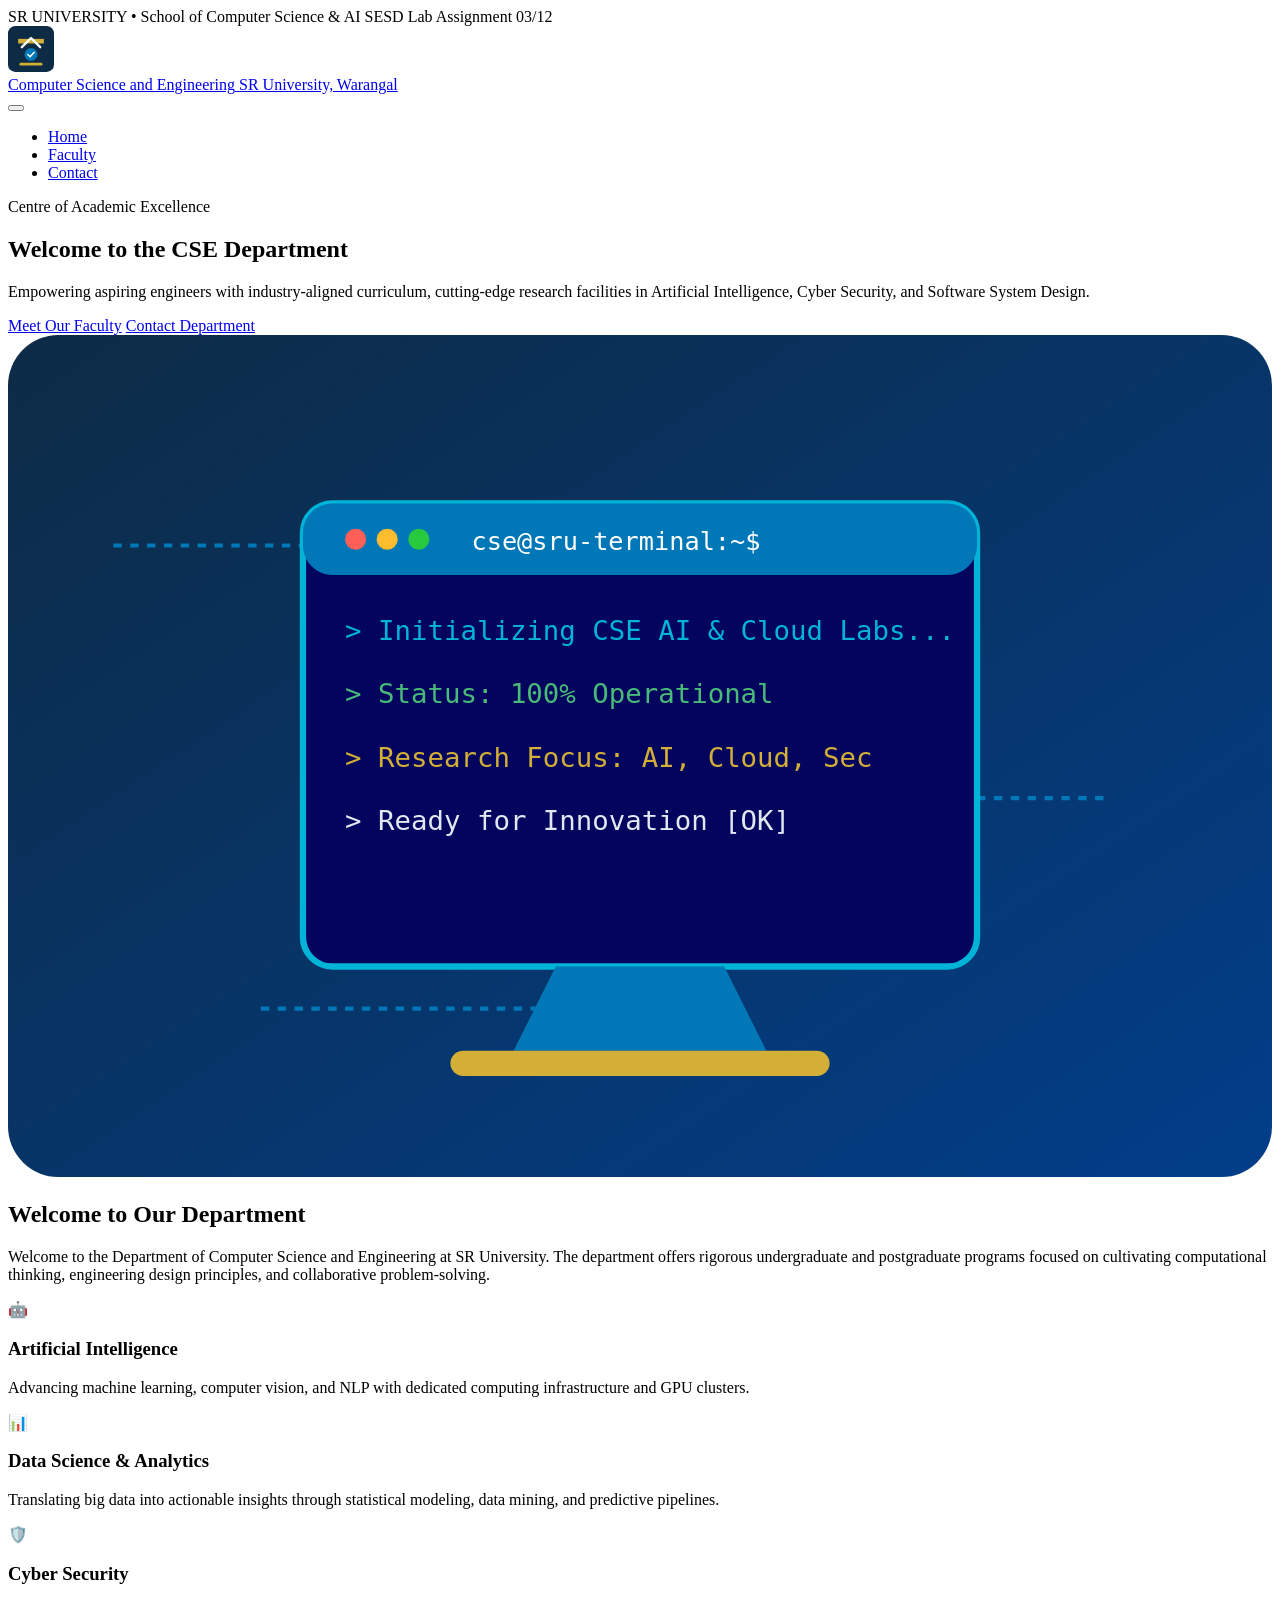
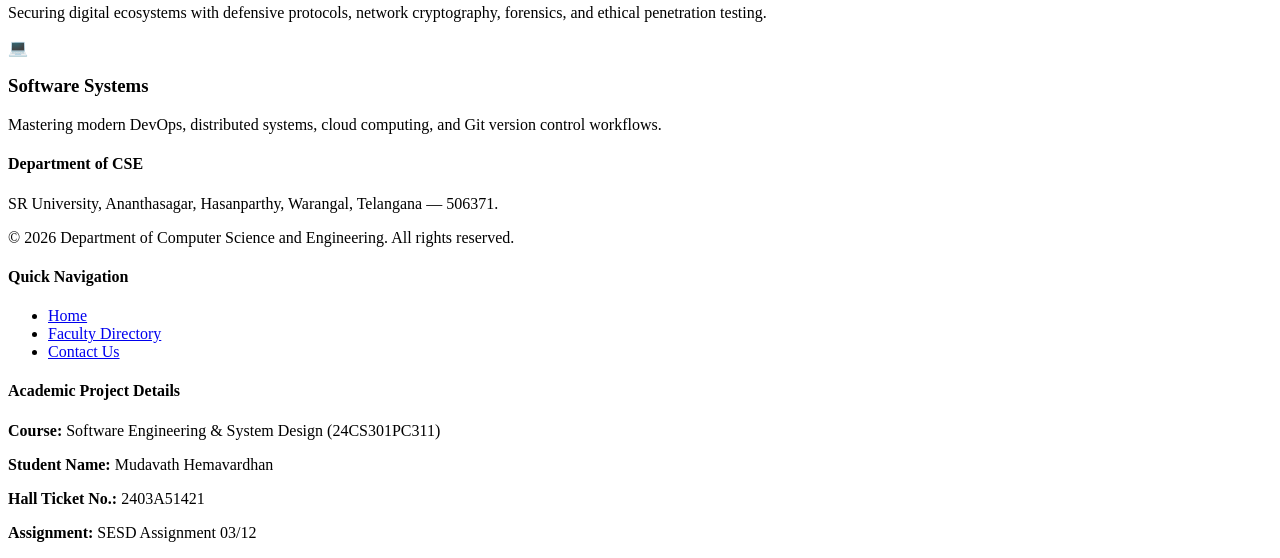
==== index.html @ bc5b700a "feat: create CSE department home page" ====
<!DOCTYPE html>
<html lang="en">
<head>
  <meta charset="UTF-8">
  <meta name="viewport" content="width=device-width, initial-scale=1.0">
  <meta name="description" content="Department of Computer Science and Engineering - SR University. Academic excellence, research innovation, and world-class faculty.">
  <title>Home — Department of Computer Science & Engineering | SR University</title>
  <link rel="stylesheet" href="css/style.css">
</head>
<body>

  <!-- University & Department Header -->
  <header class="site-header">
    <div class="top-bar">
      <div class="container top-bar-content">
        <span>SR UNIVERSITY &bull; School of Computer Science &amp; AI</span>
        <span>SESD Lab Assignment 03/12</span>
      </div>
    </div>
    <div class="main-header">
      <div class="container header-container">
        <a href="index.html" class="brand">
          <img src="assets/images/logo.svg" alt="SR University CSE Logo" class="brand-logo" width="46" height="46">
          <div class="brand-text">
            <span class="dept-title">Computer Science and Engineering</span>
            <span class="univ-sub">SR University, Warangal</span>
          </div>
        </a>

        <button class="nav-toggle" id="navToggle" aria-label="Toggle navigation menu" aria-expanded="false">
          <span class="bar"></span>
          <span class="bar"></span>
          <span class="bar"></span>
        </button>

        <nav class="nav-menu" id="navMenu">
          <ul class="nav-links">
            <li><a href="index.html" class="nav-link active">Home</a></li>
            <li><a href="faculty.html" class="nav-link">Faculty</a></li>
            <li><a href="contact.html" class="nav-link">Contact</a></li>
          </ul>
        </nav>
      </div>
    </div>
  </header>

  <main>
    <!-- Hero Section -->
    <section class="hero-section">
      <div class="container hero-grid">
        <div class="hero-text">
          <span class="badge">Centre of Academic Excellence</span>
          <h1 class="hero-heading" id="heroHeadline">Welcome to the CSE Department</h1>
          <p class="hero-lead">
            Empowering aspiring engineers with industry-aligned curriculum, cutting-edge research facilities in Artificial Intelligence, Cyber Security, and Software System Design.
          </p>
          <div class="hero-cta">
            <a href="faculty.html" class="btn btn-primary">Meet Our Faculty</a>
            <a href="contact.html" class="btn btn-outline">Contact Department</a>
          </div>
        </div>
        <div class="hero-media">
          <img src="assets/images/hero-banner.svg" alt="CSE Computing & AI Labs" class="hero-img">
        </div>
      </div>
    </section>

    <!-- Department Overview Section -->
    <section class="content-section" id="overview">
      <div class="container">
        <div class="section-title-wrap">
          <h2 class="section-heading">Welcome to Our Department</h2>
          <div class="heading-line"></div>
        </div>
        <p class="section-desc">
          Welcome to the Department of Computer Science and Engineering at SR University. The department offers rigorous undergraduate and postgraduate programs focused on cultivating computational thinking, engineering design principles, and collaborative problem-solving.
        </p>

        <!-- Department Pillars -->
        <div class="pillars-grid">
          <div class="pillar-card">
            <div class="pillar-icon">🤖</div>
            <h3>Artificial Intelligence</h3>
            <p>Advancing machine learning, computer vision, and NLP with dedicated computing infrastructure and GPU clusters.</p>
          </div>
          <div class="pillar-card">
            <div class="pillar-icon">📊</div>
            <h3>Data Science &amp; Analytics</h3>
            <p>Translating big data into actionable insights through statistical modeling, data mining, and predictive pipelines.</p>
          </div>
          <div class="pillar-card">
            <div class="pillar-icon">🛡️</div>
            <h3>Cyber Security</h3>
            <p>Securing digital ecosystems with defensive protocols, network cryptography, forensics, and ethical penetration testing.</p>
          </div>
          <div class="pillar-card">
            <div class="pillar-icon">💻</div>
            <h3>Software Systems</h3>
            <p>Mastering modern DevOps, distributed systems, cloud computing, and Git version control workflows.</p>
          </div>
        </div>
      </div>
    </section>
  </main>

  <!-- Footer -->
  <footer class="site-footer">
    <div class="container footer-content">
      <div class="footer-col">
        <h4>Department of CSE</h4>
        <p>SR University, Ananthasagar, Hasanparthy, Warangal, Telangana — 506371.</p>
        <p>&copy; 2026 Department of Computer Science and Engineering. All rights reserved.</p>
      </div>
      <div class="footer-col">
        <h4>Quick Navigation</h4>
        <ul class="footer-links">
          <li><a href="index.html">Home</a></li>
          <li><a href="faculty.html">Faculty Directory</a></li>
          <li><a href="contact.html">Contact Us</a></li>
        </ul>
      </div>
      <div class="footer-col student-meta">
        <h4>Academic Project Details</h4>
        <p><strong>Course:</strong> Software Engineering &amp; System Design (24CS301PC311)</p>
        <p><strong>Student Name:</strong> Mudavath Hemavardhan</p>
        <p><strong>Hall Ticket No.:</strong> 2403A51421</p>
        <p><strong>Assignment:</strong> SESD Assignment 03/12</p>
      </div>
    </div>
  </footer>

  <script src="js/script.js"></script>
</body>
</html>
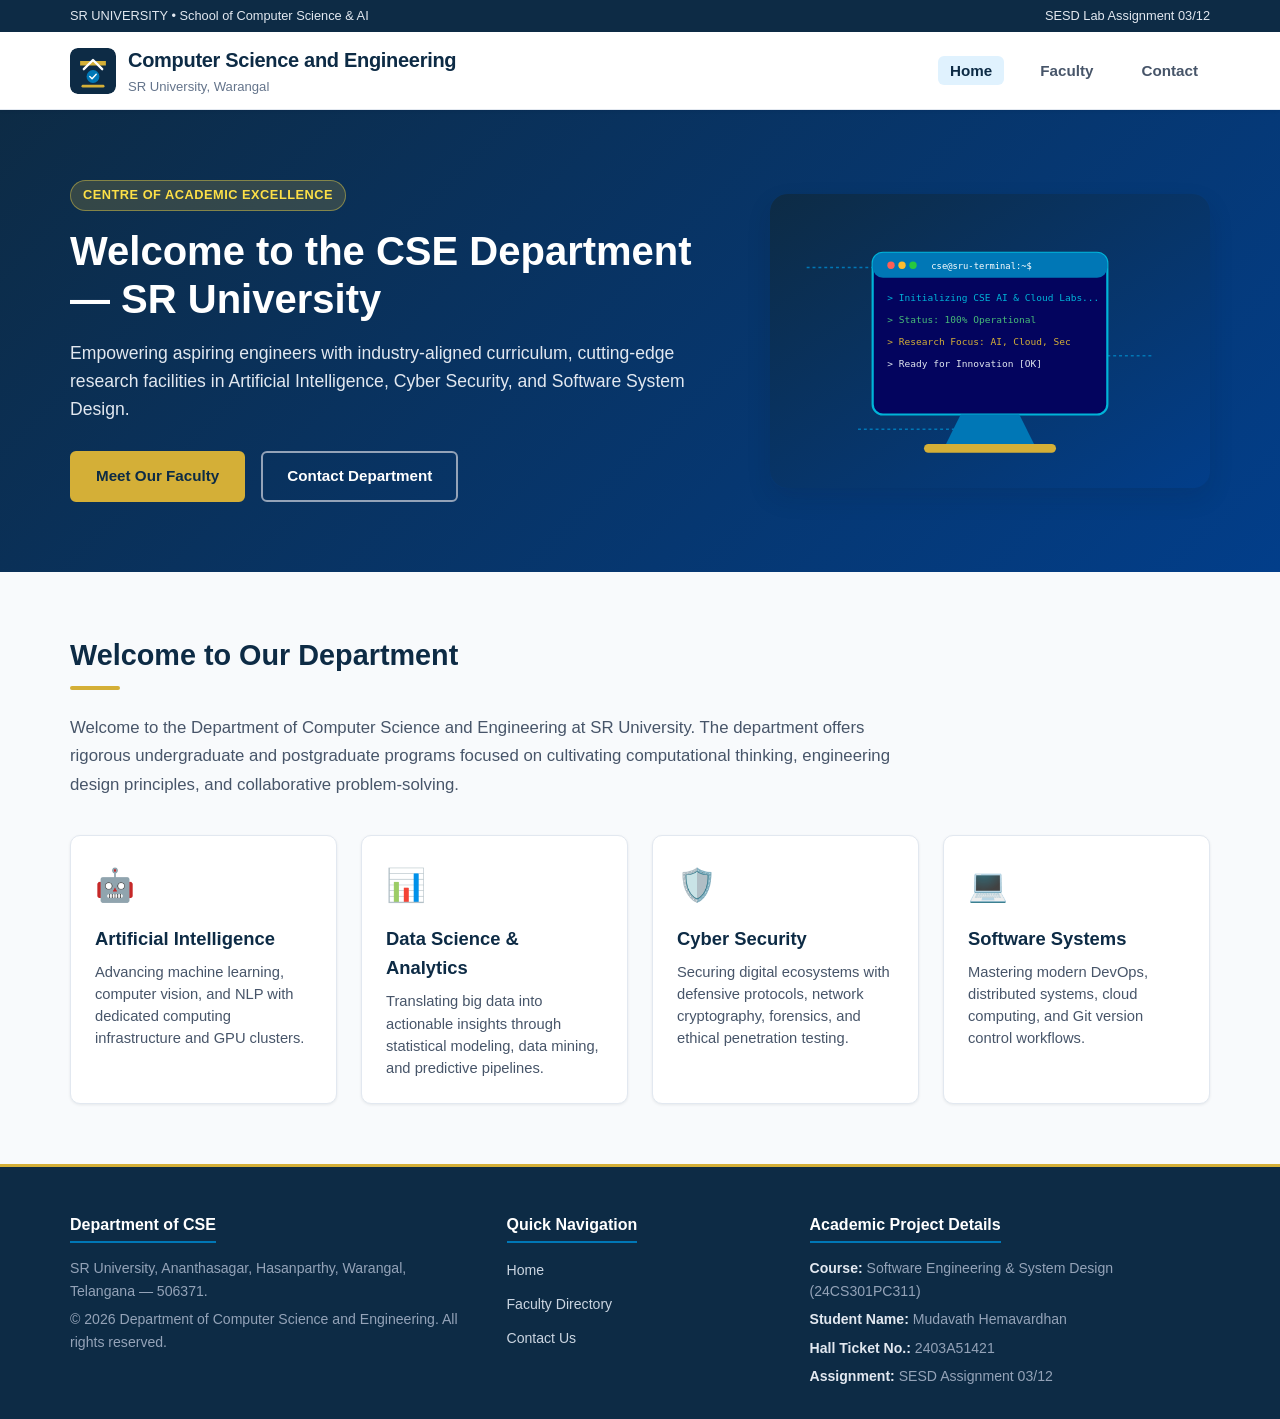
==== commit 72e54a5d: "feat: update department hero headline for institutional branding" ====
--- a/index.html
+++ b/index.html
@@ -50,7 +50,7 @@
       <div class="container hero-grid">
         <div class="hero-text">
           <span class="badge">Centre of Academic Excellence</span>
-          <h1 class="hero-heading" id="heroHeadline">Welcome to the CSE Department</h1>
+          <h1 class="hero-heading" id="heroHeadline">Welcome to the CSE Department — SR University</h1>
           <p class="hero-lead">
             Empowering aspiring engineers with industry-aligned curriculum, cutting-edge research facilities in Artificial Intelligence, Cyber Security, and Software System Design.
           </p>
--- a/css/style.css
+++ b/css/style.css
@@ -0,0 +1,767 @@
+/* ==========================================================================
+   Department of Computer Science and Engineering — SR University
+   Course: Software Engineering and System Design (24CS301PC311)
+   Student: Mudavath Hemavardhan (2403A51421)
+   Stylesheet: css/style.css
+   ========================================================================== */
+
+/* --- CSS Variables & Color Palette --- */
+:root {
+  --primary-navy: #0D2B45;
+  --secondary-blue: #023E8A;
+  --accent-cyan: #0077B6;
+  --accent-light: #00B4D8;
+  --accent-gold: #D4AF37;
+  --bg-light: #F8FAFC;
+  --bg-surface: #FFFFFF;
+  --text-primary: #1E293B;
+  --text-secondary: #475569;
+  --text-muted: #64748B;
+  --border-color: #E2E8F0;
+  --border-focus: #0077B6;
+  --success: #16A34A;
+  --error: #DC2626;
+  --shadow-sm: 0 1px 3px rgba(15, 23, 42, 0.08);
+  --shadow-md: 0 4px 12px rgba(15, 23, 42, 0.08);
+  --shadow-lg: 0 10px 25px rgba(15, 23, 42, 0.12);
+  --radius-sm: 6px;
+  --radius-md: 10px;
+  --radius-lg: 16px;
+  --transition: all 0.25s ease-in-out;
+  --font-family: -apple-system, BlinkMacSystemFont, 'Segoe UI', Roboto, Helvetica, Arial, sans-serif;
+}
+
+/* --- Global Reset & Box Sizing --- */
+*, *::before, *::after {
+  margin: 0;
+  padding: 0;
+  box-sizing: border-box;
+}
+
+html {
+  scroll-behavior: smooth;
+  font-size: 16px;
+}
+
+body {
+  font-family: var(--font-family);
+  background-color: var(--bg-light);
+  color: var(--text-primary);
+  line-height: 1.6;
+  min-height: 100vh;
+  display: flex;
+  flex-direction: column;
+}
+
+main {
+  flex-grow: 1;
+}
+
+a {
+  color: var(--accent-cyan);
+  text-decoration: none;
+  transition: var(--transition);
+}
+
+a:hover {
+  color: var(--secondary-blue);
+}
+
+.container {
+  width: 90%;
+  max-width: 1140px;
+  margin: 0 auto;
+}
+
+/* --- Header & Navigation Bar --- */
+.site-header {
+  background-color: var(--bg-surface);
+  box-shadow: var(--shadow-sm);
+  position: sticky;
+  top: 0;
+  z-index: 100;
+  border-bottom: 1px solid var(--border-color);
+}
+
+.top-bar {
+  background-color: var(--primary-navy);
+  color: #E2E8F0;
+  font-size: 0.8rem;
+  padding: 6px 0;
+}
+
+.top-bar-content {
+  display: flex;
+  justify-content: space-between;
+  align-items: center;
+}
+
+.main-header {
+  padding: 12px 0;
+}
+
+.header-container {
+  display: flex;
+  align-items: center;
+  justify-content: space-between;
+}
+
+.brand {
+  display: flex;
+  align-items: center;
+  gap: 12px;
+  color: var(--primary-navy);
+}
+
+.brand-logo {
+  border-radius: 8px;
+}
+
+.brand-text {
+  display: flex;
+  flex-direction: column;
+}
+
+.dept-title {
+  font-size: 1.25rem;
+  font-weight: 700;
+  color: var(--primary-navy);
+  letter-spacing: -0.3px;
+}
+
+.univ-sub {
+  font-size: 0.82rem;
+  color: var(--text-muted);
+  font-weight: 500;
+}
+
+.nav-links {
+  list-style: none;
+  display: flex;
+  align-items: center;
+  gap: 24px;
+}
+
+.nav-link {
+  font-size: 0.95rem;
+  font-weight: 600;
+  color: var(--text-secondary);
+  padding: 6px 12px;
+  border-radius: var(--radius-sm);
+  position: relative;
+}
+
+.nav-link:hover {
+  color: var(--accent-cyan);
+  background-color: #F1F5F9;
+}
+
+.nav-link.active {
+  color: var(--primary-navy);
+  background-color: #E0F2FE;
+}
+
+.nav-toggle {
+  display: none;
+  background: none;
+  border: none;
+  cursor: pointer;
+  flex-direction: column;
+  gap: 5px;
+  padding: 8px;
+}
+
+.nav-toggle .bar {
+  width: 24px;
+  height: 2px;
+  background-color: var(--primary-navy);
+  transition: var(--transition);
+}
+
+/* --- Hero Section --- */
+.hero-section {
+  background: linear-gradient(135deg, #0D2B45 0%, #023E8A 100%);
+  color: #FFFFFF;
+  padding: 70px 0;
+}
+
+.hero-grid {
+  display: grid;
+  grid-template-columns: 1.2fr 0.8fr;
+  align-items: center;
+  gap: 40px;
+}
+
+.badge {
+  display: inline-block;
+  background-color: rgba(212, 175, 55, 0.2);
+  color: #FDE047;
+  border: 1px solid rgba(253, 224, 71, 0.4);
+  font-size: 0.8rem;
+  font-weight: 600;
+  padding: 4px 12px;
+  border-radius: 50px;
+  margin-bottom: 16px;
+  letter-spacing: 0.5px;
+  text-transform: uppercase;
+}
+
+.hero-heading {
+  font-size: 2.5rem;
+  font-weight: 800;
+  line-height: 1.2;
+  margin-bottom: 16px;
+  color: #FFFFFF;
+}
+
+.hero-lead {
+  font-size: 1.1rem;
+  line-height: 1.6;
+  color: #E2E8F0;
+  margin-bottom: 28px;
+}
+
+.hero-cta {
+  display: flex;
+  gap: 16px;
+  flex-wrap: wrap;
+}
+
+.btn {
+  display: inline-flex;
+  align-items: center;
+  justify-content: center;
+  padding: 11px 24px;
+  font-size: 0.95rem;
+  font-weight: 600;
+  border-radius: var(--radius-sm);
+  cursor: pointer;
+  transition: var(--transition);
+  text-align: center;
+  border: 2px solid transparent;
+}
+
+.btn-primary {
+  background-color: var(--accent-gold);
+  color: var(--primary-navy);
+  border-color: var(--accent-gold);
+}
+
+.btn-primary:hover {
+  background-color: #E5C158;
+  color: var(--primary-navy);
+  transform: translateY(-2px);
+  box-shadow: 0 4px 12px rgba(212, 175, 55, 0.35);
+}
+
+.btn-outline {
+  background-color: transparent;
+  color: #FFFFFF;
+  border-color: #94A3B8;
+}
+
+.btn-outline:hover {
+  background-color: rgba(255, 255, 255, 0.15);
+  color: #FFFFFF;
+  border-color: #FFFFFF;
+}
+
+.btn-block {
+  width: 100%;
+}
+
+.hero-media {
+  display: flex;
+  justify-content: center;
+}
+
+.hero-img {
+  max-width: 100%;
+  border-radius: var(--radius-lg);
+  box-shadow: var(--shadow-lg);
+}
+
+/* --- Page Banners (Faculty & Contact) --- */
+.page-banner {
+  background: linear-gradient(135deg, #0D2B45 0%, #0077B6 100%);
+  color: #FFFFFF;
+  padding: 45px 0;
+  text-align: center;
+}
+
+.page-title {
+  font-size: 2.2rem;
+  font-weight: 700;
+  margin-bottom: 8px;
+}
+
+.page-subtitle {
+  font-size: 1.05rem;
+  color: #E2E8F0;
+  max-width: 600px;
+  margin: 0 auto;
+}
+
+/* --- Content Sections --- */
+.content-section {
+  padding: 60px 0;
+}
+
+.section-title-wrap {
+  margin-bottom: 24px;
+}
+
+.section-heading {
+  font-size: 1.8rem;
+  color: var(--primary-navy);
+  font-weight: 700;
+  margin-bottom: 8px;
+}
+
+.heading-line {
+  width: 50px;
+  height: 4px;
+  background-color: var(--accent-gold);
+  border-radius: 2px;
+}
+
+.section-desc {
+  font-size: 1.05rem;
+  color: var(--text-secondary);
+  line-height: 1.7;
+  max-width: 850px;
+  margin-bottom: 36px;
+}
+
+/* --- Pillars Grid --- */
+.pillars-grid {
+  display: grid;
+  grid-template-columns: repeat(auto-fit, minmax(240px, 1fr));
+  gap: 24px;
+}
+
+.pillar-card {
+  background-color: var(--bg-surface);
+  border: 1px solid var(--border-color);
+  border-radius: var(--radius-md);
+  padding: 24px;
+  box-shadow: var(--shadow-sm);
+  transition: var(--transition);
+}
+
+.pillar-card:hover {
+  transform: translateY(-4px);
+  box-shadow: var(--shadow-md);
+  border-color: var(--accent-cyan);
+}
+
+.pillar-icon {
+  font-size: 2rem;
+  margin-bottom: 12px;
+}
+
+.pillar-card h3 {
+  font-size: 1.15rem;
+  color: var(--primary-navy);
+  margin-bottom: 8px;
+}
+
+.pillar-card p {
+  font-size: 0.92rem;
+  color: var(--text-secondary);
+  line-height: 1.5;
+}
+
+/* --- Faculty Table (Official Assignment Layout) --- */
+.table-responsive {
+  overflow-x: auto;
+  margin-bottom: 40px;
+  border-radius: var(--radius-md);
+  box-shadow: var(--shadow-sm);
+  background-color: var(--bg-surface);
+}
+
+.faculty-table {
+  width: 100%;
+  border-collapse: collapse;
+  text-align: left;
+  border: 1px solid var(--border-color);
+}
+
+.faculty-table th, .faculty-table td {
+  padding: 14px 18px;
+  border: 1px solid var(--border-color);
+}
+
+.faculty-table th {
+  background-color: var(--primary-navy);
+  color: #FFFFFF;
+  font-size: 0.95rem;
+  font-weight: 600;
+  letter-spacing: 0.5px;
+}
+
+.faculty-table tbody tr:nth-child(even) {
+  background-color: #F8FAFC;
+}
+
+.faculty-table tbody tr:hover {
+  background-color: #F1F5F9;
+}
+
+.tag-badge {
+  display: inline-block;
+  background-color: #E0F2FE;
+  color: #0369A1;
+  font-size: 0.82rem;
+  font-weight: 600;
+  padding: 3px 10px;
+  border-radius: 4px;
+}
+
+/* --- Faculty Cards Grid --- */
+.faculty-cards-grid {
+  display: grid;
+  grid-template-columns: repeat(auto-fit, minmax(280px, 1fr));
+  gap: 24px;
+  margin-bottom: 30px;
+}
+
+.faculty-card {
+  background-color: var(--bg-surface);
+  border: 1px solid var(--border-color);
+  border-radius: var(--radius-md);
+  padding: 24px;
+  box-shadow: var(--shadow-sm);
+  text-align: center;
+  transition: var(--transition);
+}
+
+.faculty-card:hover {
+  transform: translateY(-4px);
+  box-shadow: var(--shadow-md);
+  border-color: var(--accent-cyan);
+}
+
+.avatar-circle {
+  width: 60px;
+  height: 60px;
+  border-radius: 50%;
+  background-color: var(--primary-navy);
+  color: var(--accent-gold);
+  display: flex;
+  align-items: center;
+  justify-content: center;
+  font-size: 1.2rem;
+  font-weight: 700;
+  margin: 0 auto 14px;
+}
+
+.faculty-card h3 {
+  font-size: 1.2rem;
+  color: var(--primary-navy);
+  margin-bottom: 4px;
+}
+
+.faculty-designation {
+  font-size: 0.88rem;
+  color: var(--text-muted);
+  display: block;
+  margin-bottom: 10px;
+  font-weight: 500;
+}
+
+.faculty-spec {
+  font-size: 0.88rem;
+  color: var(--text-secondary);
+  margin-bottom: 10px;
+}
+
+.faculty-desc {
+  font-size: 0.84rem;
+  color: var(--text-muted);
+  line-height: 1.45;
+}
+
+.back-nav-box {
+  display: flex;
+  align-items: center;
+  justify-content: space-between;
+  padding: 16px 0;
+  border-top: 1px solid var(--border-color);
+}
+
+.back-link {
+  font-weight: 600;
+  color: var(--secondary-blue);
+  font-size: 0.95rem;
+}
+
+.back-link:hover {
+  text-decoration: underline;
+}
+
+/* --- Contact Page Styles --- */
+.contact-grid {
+  display: grid;
+  grid-template-columns: 1fr 1.2fr;
+  gap: 36px;
+  align-items: start;
+}
+
+.contact-info-card {
+  background-color: var(--bg-surface);
+  border: 1px solid var(--border-color);
+  border-radius: var(--radius-md);
+  padding: 30px;
+  box-shadow: var(--shadow-sm);
+}
+
+.info-block {
+  display: flex;
+  align-items: flex-start;
+  gap: 14px;
+  margin-bottom: 20px;
+}
+
+.info-icon {
+  font-size: 1.4rem;
+  flex-shrink: 0;
+  padding-top: 2px;
+}
+
+.info-block strong {
+  display: block;
+  font-size: 0.88rem;
+  color: var(--primary-navy);
+  margin-bottom: 2px;
+}
+
+.info-block p {
+  font-size: 0.92rem;
+  color: var(--text-secondary);
+}
+
+.contact-form-card {
+  background-color: var(--bg-surface);
+  border: 1px solid var(--border-color);
+  border-radius: var(--radius-md);
+  padding: 30px;
+  box-shadow: var(--shadow-sm);
+}
+
+.contact-form-card h3 {
+  font-size: 1.3rem;
+  color: var(--primary-navy);
+  margin-bottom: 6px;
+}
+
+.form-desc {
+  font-size: 0.88rem;
+  color: var(--text-muted);
+  margin-bottom: 20px;
+}
+
+.form-group {
+  margin-bottom: 18px;
+  display: flex;
+  flex-direction: column;
+}
+
+label {
+  font-size: 0.85rem;
+  font-weight: 600;
+  color: var(--text-primary);
+  margin-bottom: 6px;
+}
+
+.required {
+  color: var(--error);
+}
+
+input[type="text"],
+input[type="email"],
+select,
+textarea {
+  width: 100%;
+  padding: 10px 14px;
+  border: 1px solid var(--border-color);
+  border-radius: var(--radius-sm);
+  font-family: var(--font-family);
+  font-size: 0.92rem;
+  color: var(--text-primary);
+  background-color: #F8FAFC;
+  transition: var(--transition);
+}
+
+input:focus, select:focus, textarea:focus {
+  outline: none;
+  border-color: var(--border-focus);
+  background-color: #FFFFFF;
+  box-shadow: 0 0 0 3px rgba(0, 119, 182, 0.15);
+}
+
+.form-error {
+  font-size: 0.76rem;
+  color: var(--error);
+  margin-top: 4px;
+  display: none;
+}
+
+.form-error.visible {
+  display: block;
+}
+
+.form-success-banner {
+  display: none;
+  margin-top: 20px;
+  padding: 14px 18px;
+  background-color: #DCFCE7;
+  border: 1px solid #86EFAC;
+  border-radius: var(--radius-sm);
+  color: #14532D;
+  align-items: flex-start;
+  gap: 12px;
+}
+
+.form-success-banner.visible {
+  display: flex;
+}
+
+.success-icon {
+  font-size: 1.3rem;
+  font-weight: 700;
+  color: #16A34A;
+}
+
+.form-success-banner strong {
+  display: block;
+  font-size: 0.92rem;
+  margin-bottom: 2px;
+}
+
+.form-success-banner p {
+  font-size: 0.84rem;
+  margin: 0;
+}
+
+/* --- Footer --- */
+.site-footer {
+  background-color: var(--primary-navy);
+  color: #94A3B8;
+  padding: 45px 0 25px;
+  border-top: 3px solid var(--accent-gold);
+  margin-top: auto;
+}
+
+.footer-content {
+  display: grid;
+  grid-template-columns: 1.2fr 0.8fr 1.2fr;
+  gap: 36px;
+}
+
+.footer-col h4 {
+  color: #FFFFFF;
+  font-size: 1rem;
+  margin-bottom: 14px;
+  font-weight: 600;
+  border-bottom: 2px solid var(--accent-cyan);
+  display: inline-block;
+  padding-bottom: 4px;
+}
+
+.footer-col p {
+  font-size: 0.88rem;
+  line-height: 1.6;
+  margin-bottom: 6px;
+}
+
+.footer-links {
+  list-style: none;
+}
+
+.footer-links li {
+  margin-bottom: 8px;
+}
+
+.footer-links a {
+  color: #CBD5E1;
+  font-size: 0.88rem;
+}
+
+.footer-links a:hover {
+  color: #FFFFFF;
+  padding-left: 4px;
+}
+
+.student-meta p strong {
+  color: #E2E8F0;
+}
+
+/* ==========================================================================
+   Responsive Media Queries
+   ========================================================================== */
+
+@media (max-width: 900px) {
+  .hero-grid {
+    grid-template-columns: 1fr;
+    text-align: center;
+  }
+
+  .hero-cta {
+    justify-content: center;
+  }
+
+  .contact-grid {
+    grid-template-columns: 1fr;
+  }
+
+  .footer-content {
+    grid-template-columns: 1fr;
+    gap: 24px;
+  }
+}
+
+@media (max-width: 768px) {
+  .top-bar-content {
+    flex-direction: column;
+    text-align: center;
+    gap: 4px;
+  }
+
+  .nav-toggle {
+    display: flex;
+  }
+
+  .nav-menu {
+    position: fixed;
+    top: 78px;
+    left: -100%;
+    width: 100%;
+    height: calc(100vh - 78px);
+    background-color: var(--bg-surface);
+    flex-direction: column;
+    padding: 30px;
+    box-shadow: var(--shadow-md);
+    transition: left 0.3s ease;
+  }
+
+  .nav-menu.open {
+    left: 0;
+  }
+
+  .nav-links {
+    flex-direction: column;
+    gap: 16px;
+    text-align: center;
+    width: 100%;
+  }
+
+  .hero-heading {
+    font-size: 2rem;
+  }
+
+  .page-title {
+    font-size: 1.8rem;
+  }
+}
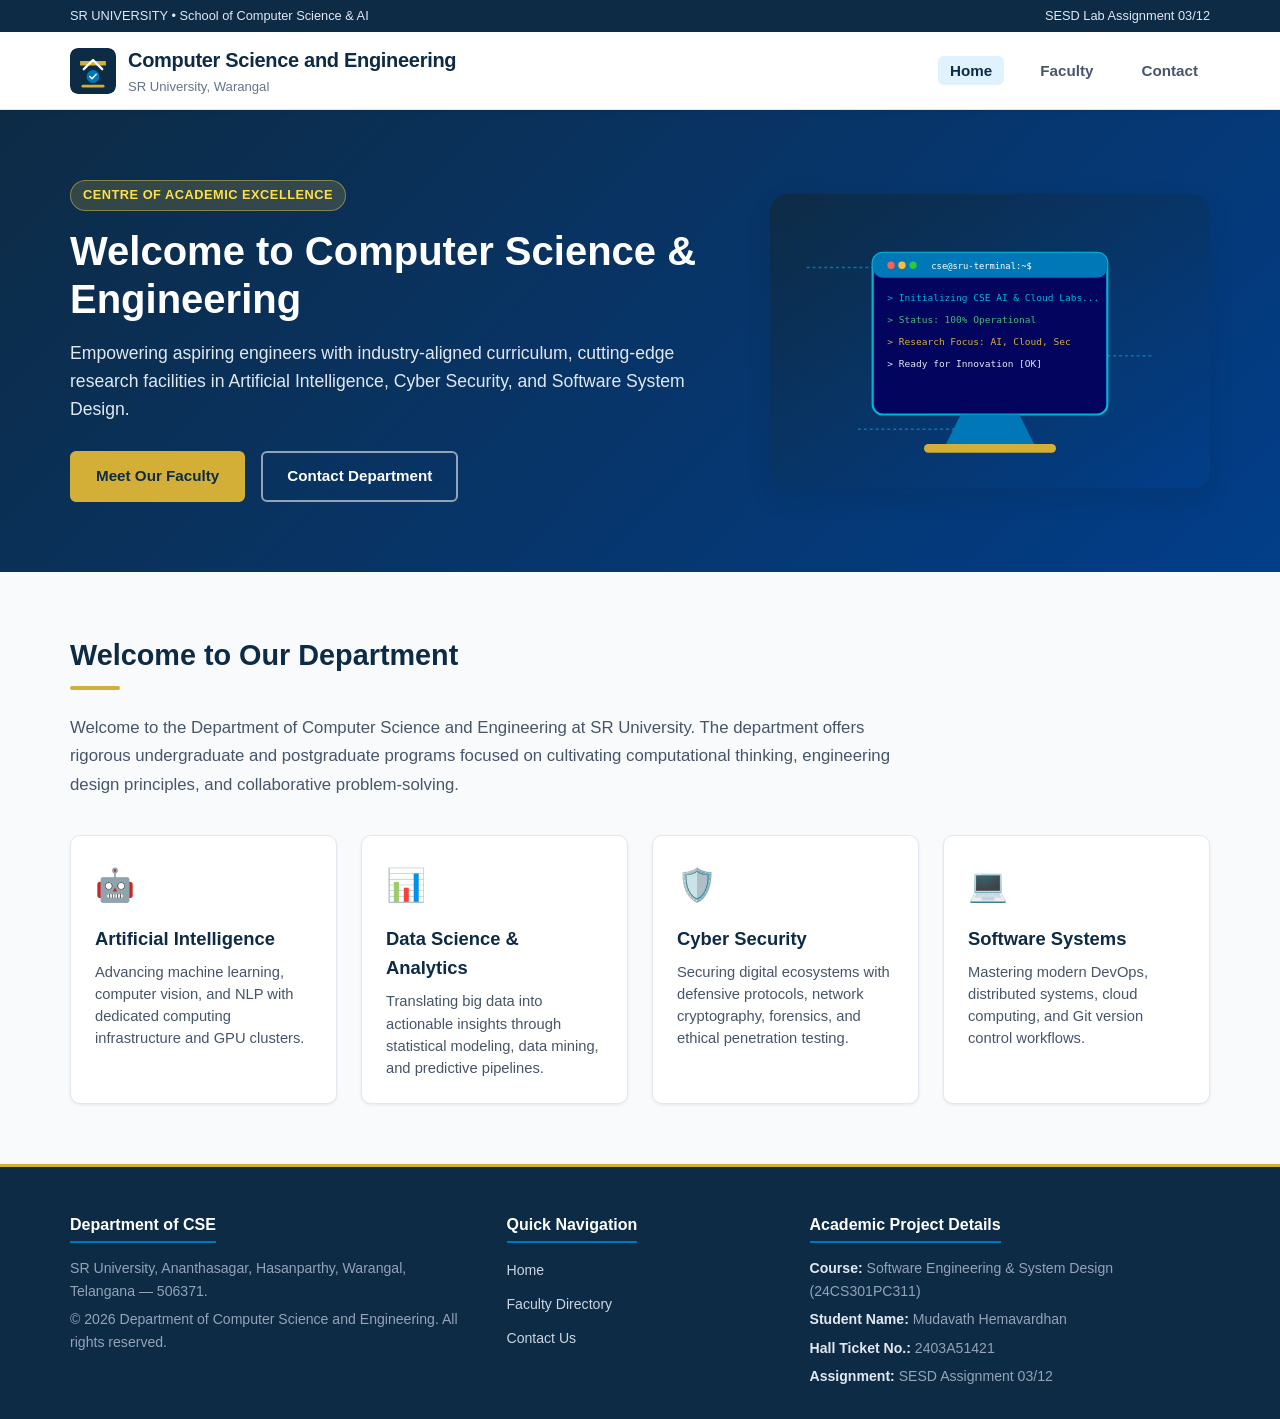
==== commit 3dceaa94: "style: refine hero headline for concise typography" ====
--- a/index.html
+++ b/index.html
@@ -50,7 +50,7 @@
       <div class="container hero-grid">
         <div class="hero-text">
           <span class="badge">Centre of Academic Excellence</span>
-          <h1 class="hero-heading" id="heroHeadline">Welcome to the CSE Department — SR University</h1>
+          <h1 class="hero-heading" id="heroHeadline">Welcome to Computer Science &amp; Engineering</h1>
           <p class="hero-lead">
             Empowering aspiring engineers with industry-aligned curriculum, cutting-edge research facilities in Artificial Intelligence, Cyber Security, and Software System Design.
           </p>
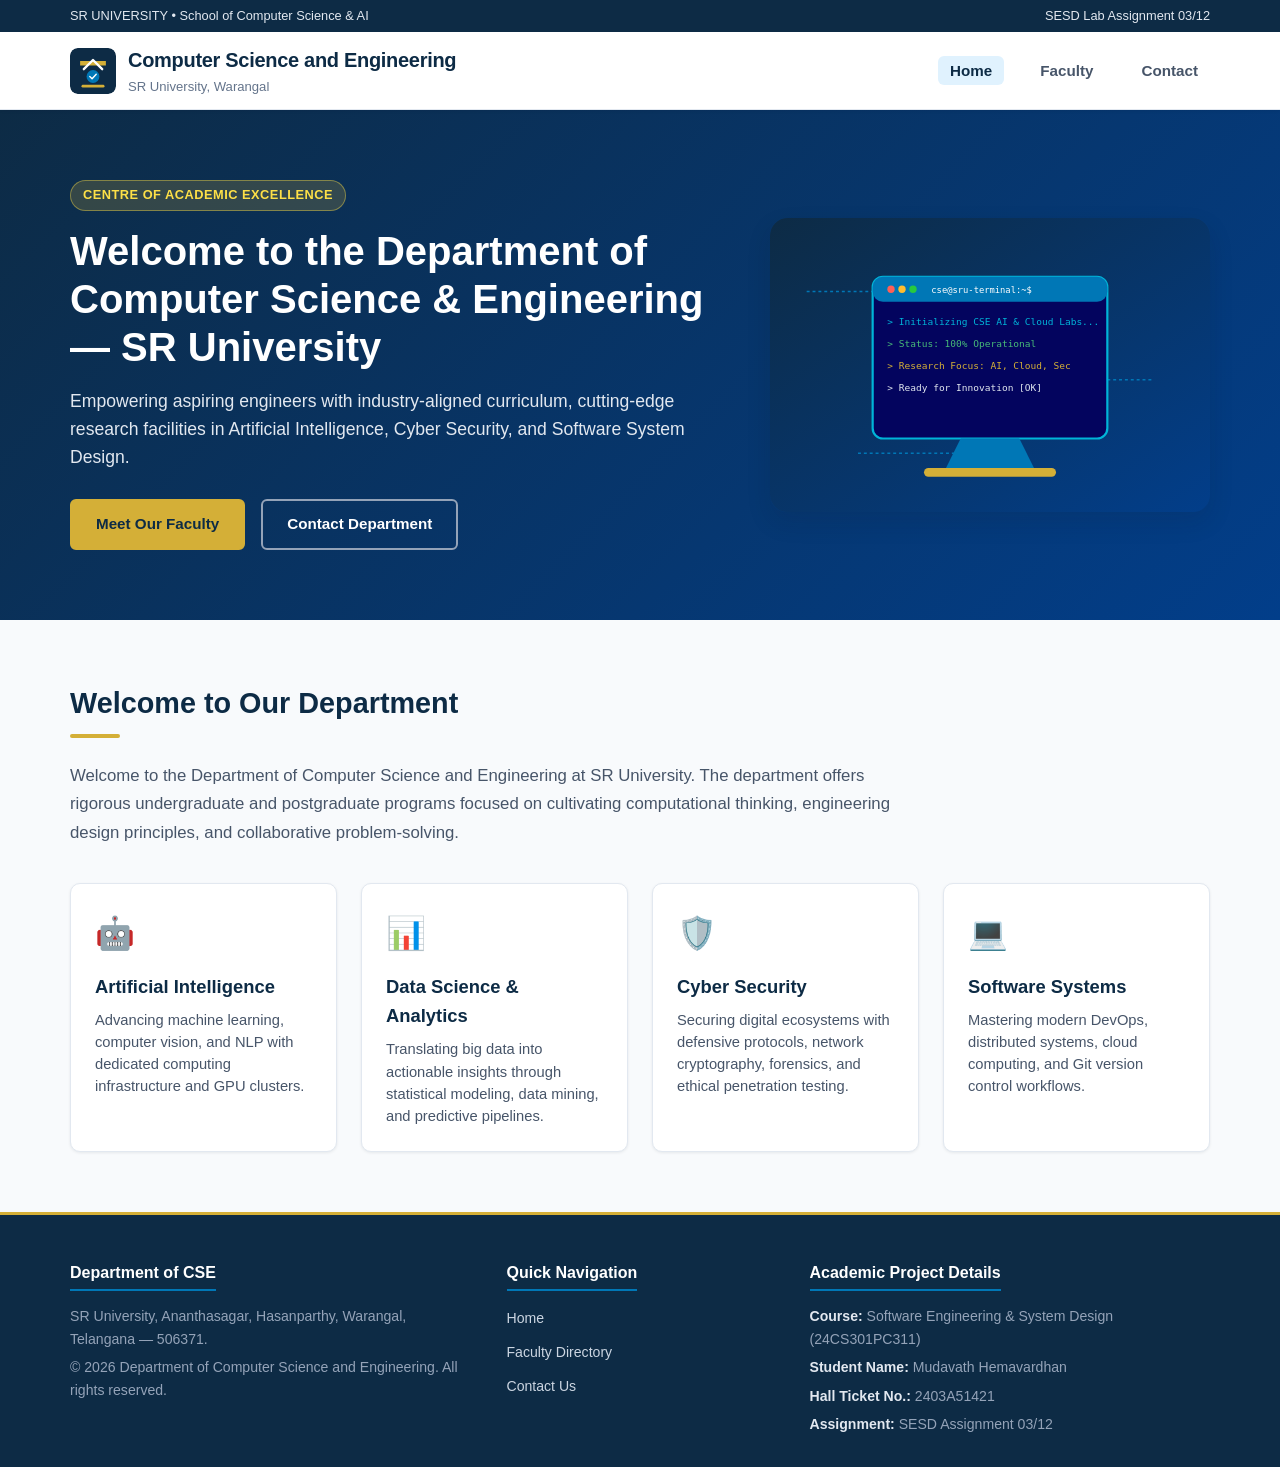
==== commit b85c8390: "fix: resolve merge conflict in home page heading" ====
--- a/index.html
+++ b/index.html
@@ -50,7 +50,7 @@
       <div class="container hero-grid">
         <div class="hero-text">
           <span class="badge">Centre of Academic Excellence</span>
-          <h1 class="hero-heading" id="heroHeadline">Welcome to Computer Science &amp; Engineering</h1>
+          <h1 class="hero-heading" id="heroHeadline">Welcome to the Department of Computer Science &amp; Engineering — SR University</h1>
           <p class="hero-lead">
             Empowering aspiring engineers with industry-aligned curriculum, cutting-edge research facilities in Artificial Intelligence, Cyber Security, and Software System Design.
           </p>
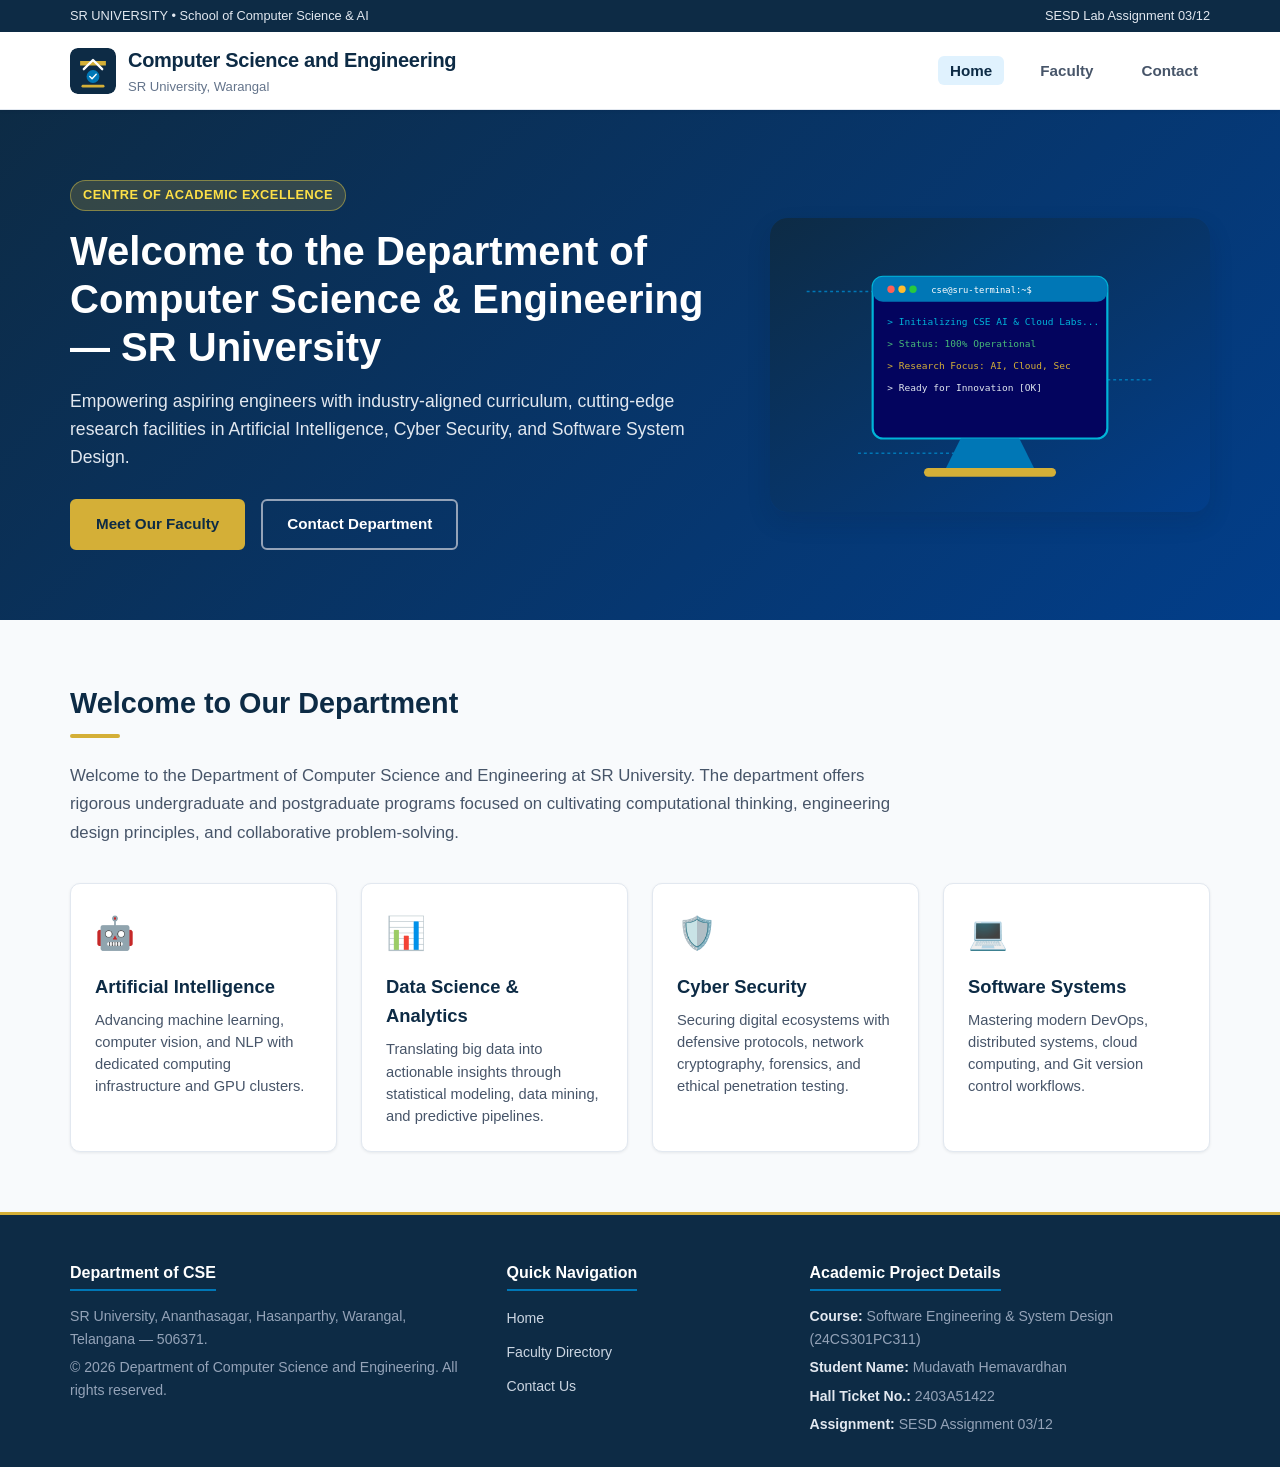
==== commit 198ee2fe: "chore: update student hall ticket number to 2403A51422 and email identity" ====
--- a/index.html
+++ b/index.html
@@ -123,7 +123,7 @@
         <h4>Academic Project Details</h4>
         <p><strong>Course:</strong> Software Engineering &amp; System Design (24CS301PC311)</p>
         <p><strong>Student Name:</strong> Mudavath Hemavardhan</p>
-        <p><strong>Hall Ticket No.:</strong> 2403A51421</p>
+        <p><strong>Hall Ticket No.:</strong> 2403A51422</p>
         <p><strong>Assignment:</strong> SESD Assignment 03/12</p>
       </div>
     </div>
--- a/css/style.css
+++ b/css/style.css
@@ -1,7 +1,7 @@
 /* ==========================================================================
    Department of Computer Science and Engineering — SR University
    Course: Software Engineering and System Design (24CS301PC311)
-   Student: Mudavath Hemavardhan (2403A51421)
+   Student: Mudavath Hemavardhan (2403A51422)
    Stylesheet: css/style.css
    ========================================================================== */
 
